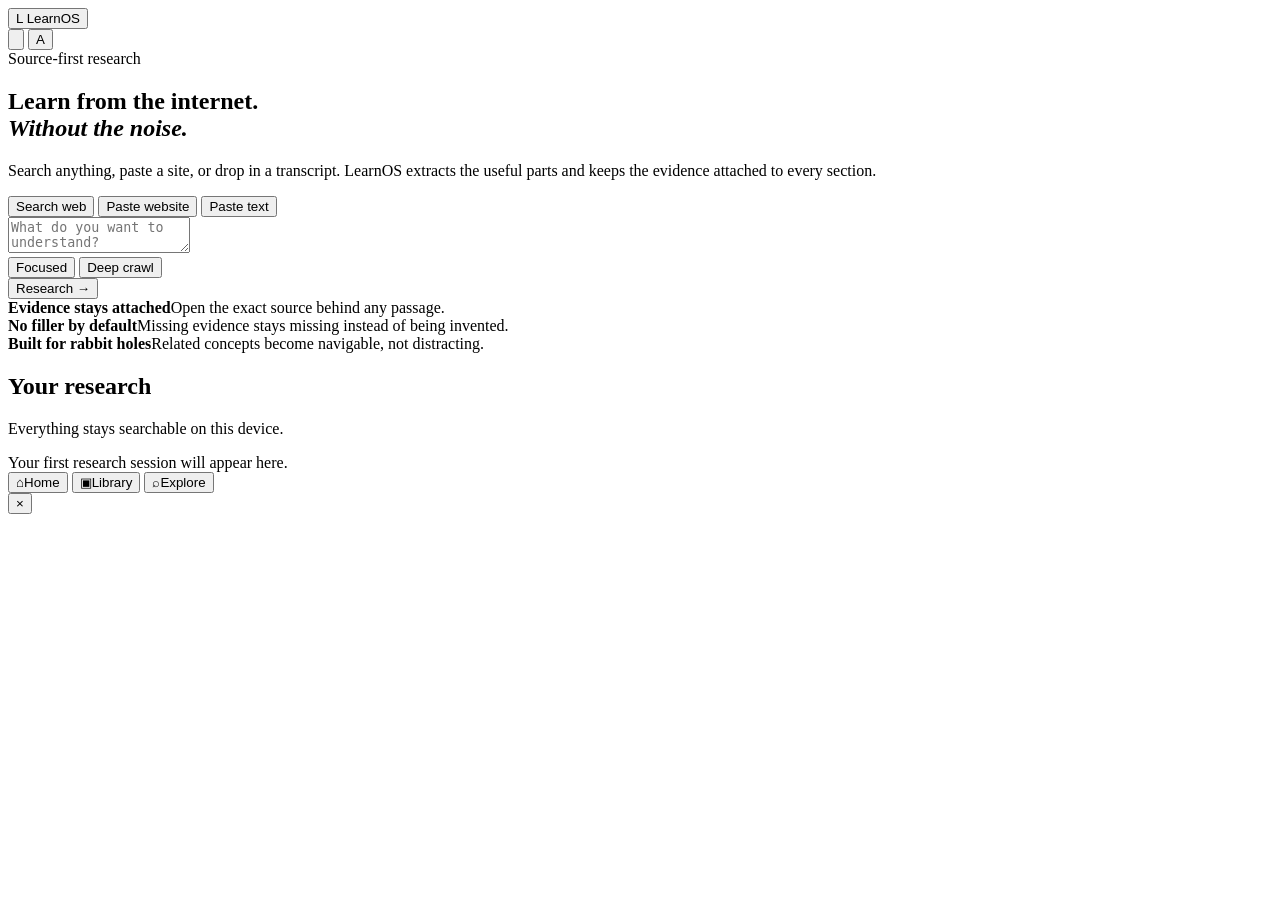
==== index.html @ 1fad0096 "Deploy LearnOS app to Pages root" ====
<!doctype html>
<html lang="en" data-theme="light">
<head>
  <meta charset="utf-8" />
  <meta name="viewport" content="width=device-width,initial-scale=1,viewport-fit=cover" />
  <meta name="theme-color" content="#f6f7f4" />
  <meta name="apple-mobile-web-app-capable" content="yes" />
  <meta name="apple-mobile-web-app-status-bar-style" content="black-translucent" />
  <meta name="apple-mobile-web-app-title" content="LearnOS" />
  <title>LearnOS — Source-first research</title>
  <link rel="preconnect" href="https://fonts.googleapis.com">
  <link rel="preconnect" href="https://fonts.gstatic.com" crossorigin>
  <link href="https://fonts.googleapis.com/css2?family=DM+Sans:wght@400;500;600;700&family=Instrument+Serif:ital@0;1&display=swap" rel="stylesheet">
  <link rel="stylesheet" href="./styles.css" />
</head>
<body>
  <div id="app">
    <header class="topbar">
      <button class="brand" data-action="home" aria-label="Home">
        <span class="brand-mark">L</span>
        <span class="brand-name">LearnOS</span>
      </button>
      <div class="top-actions">
        <button class="icon-btn" data-action="theme" aria-label="Toggle theme">
          <svg viewBox="0 0 24 24"><path d="M12 3a9 9 0 1 0 9 9c0-.46-.04-.92-.1-1.36A7 7 0 0 1 12 3Z"/></svg>
        </button>
        <button class="avatar" data-action="library" aria-label="Library">A</button>
      </div>
    </header>
    <main id="view" class="view"></main>
    <nav class="bottom-nav" aria-label="Primary navigation">
      <button class="nav-item active" data-action="home"><span class="nav-icon">⌂</span><span>Home</span></button>
      <button class="nav-item" data-action="library"><span class="nav-icon">▣</span><span>Library</span></button>
      <button class="nav-item" data-action="explore"><span class="nav-icon">⌕</span><span>Explore</span></button>
    </nav>
  </div>
  <div id="drawer" class="drawer" aria-hidden="true">
    <div class="drawer-backdrop" data-action="close-drawer"></div>
    <aside class="drawer-panel">
      <div class="drawer-handle"></div>
      <button class="drawer-close" data-action="close-drawer" aria-label="Close">×</button>
      <div id="drawer-content"></div>
    </aside>
  </div>
  <script src="./app.js" defer></script>
</body>
</html>
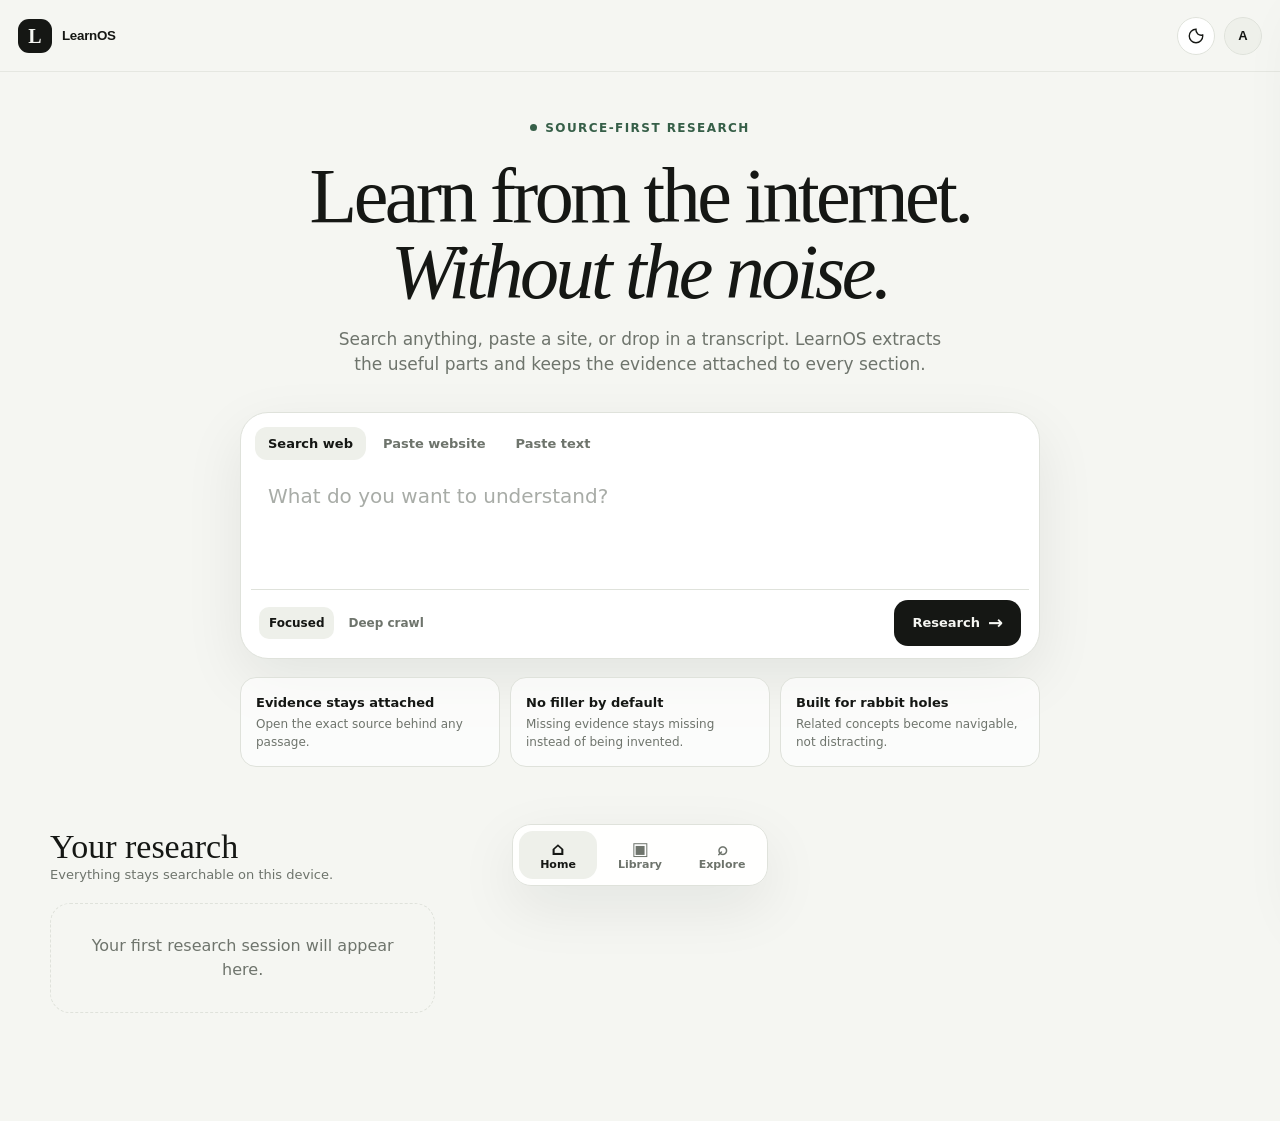
==== commit 8d818486: "Load LearnOS import quality layer" ====
--- a/index.html
+++ b/index.html
@@ -43,5 +43,6 @@
     </aside>
   </div>
   <script src="./app.js" defer></script>
+  <script src="./quality.js" defer></script>
 </body>
 </html>
--- a/styles.css
+++ b/styles.css
@@ -0,0 +1,30 @@
+:root{
+  --bg:#f5f6f2;--surface:#ffffff;--surface-2:#eef0ea;--text:#151714;--muted:#6e746c;--line:#dfe2db;
+  --ink:#172019;--accent:#365f48;--accent-2:#dce9df;--danger:#a84432;--shadow:0 20px 60px rgba(18,24,20,.08);
+  --radius:22px;--reading:760px;--sans:'DM Sans',ui-sans-serif,system-ui,-apple-system,BlinkMacSystemFont,'Segoe UI',sans-serif;
+  --serif:'Instrument Serif',Georgia,serif;
+}
+html[data-theme="dark"]{
+  --bg:#0e100f;--surface:#151815;--surface-2:#1b1f1c;--text:#f1f3ee;--muted:#9ca39b;--line:#2a2f2b;
+  --ink:#f3f5ef;--accent:#86b59a;--accent-2:#1d3427;--danger:#e0806c;--shadow:0 20px 60px rgba(0,0,0,.28);
+}
+*{box-sizing:border-box}html{scroll-behavior:smooth}body{margin:0;background:var(--bg);color:var(--text);font-family:var(--sans);font-size:16px;line-height:1.5;-webkit-font-smoothing:antialiased}.view{min-height:calc(100vh - 76px);padding:96px 18px 108px}.topbar{position:fixed;inset:0 0 auto 0;height:72px;display:flex;align-items:center;justify-content:space-between;padding:0 18px;z-index:40;background:color-mix(in srgb,var(--bg) 88%,transparent);backdrop-filter:blur(20px);border-bottom:1px solid color-mix(in srgb,var(--line) 70%,transparent)}.brand{border:0;background:none;color:var(--text);display:flex;align-items:center;gap:10px;padding:0;cursor:pointer}.brand-mark{width:34px;height:34px;border-radius:11px;display:grid;place-items:center;background:var(--text);color:var(--bg);font:600 20px/1 var(--serif)}.brand-name{font-weight:700;letter-spacing:-.02em}.top-actions{display:flex;gap:9px;align-items:center}.icon-btn,.avatar{width:38px;height:38px;border:1px solid var(--line);background:var(--surface);color:var(--text);border-radius:50%;display:grid;place-items:center;cursor:pointer}.icon-btn svg{width:18px;fill:none;stroke:currentColor;stroke-width:1.8}.avatar{font-size:13px;font-weight:700;background:var(--surface-2)}.bottom-nav{position:fixed;z-index:45;left:50%;bottom:max(14px,env(safe-area-inset-bottom));transform:translateX(-50%);display:flex;gap:4px;background:color-mix(in srgb,var(--surface) 92%,transparent);border:1px solid var(--line);padding:6px;border-radius:19px;box-shadow:var(--shadow);backdrop-filter:blur(18px)}.nav-item{border:0;background:transparent;color:var(--muted);min-width:78px;height:48px;border-radius:14px;display:flex;flex-direction:column;justify-content:center;align-items:center;gap:1px;font:600 11px/1 var(--sans);cursor:pointer}.nav-item.active{background:var(--surface-2);color:var(--text)}.nav-icon{font-size:18px;line-height:1}.shell{max-width:1180px;margin:0 auto}.hero{max-width:820px;margin:2vh auto 0;text-align:center}.eyebrow{display:inline-flex;align-items:center;gap:8px;font-size:12px;letter-spacing:.12em;text-transform:uppercase;font-weight:700;color:var(--accent)}.eyebrow:before{content:'';width:7px;height:7px;background:var(--accent);border-radius:50%}.hero h1{font:400 clamp(46px,8vw,78px)/.98 var(--serif);letter-spacing:-.045em;margin:20px 0 16px}.hero p{max-width:630px;margin:0 auto;color:var(--muted);font-size:17px}.research-card{margin:34px auto 0;max-width:800px;text-align:left;background:var(--surface);border:1px solid var(--line);border-radius:28px;padding:10px;box-shadow:var(--shadow)}.mode-tabs{display:flex;gap:4px;padding:4px}.mode-tab{border:0;background:transparent;color:var(--muted);font:600 13px/1 var(--sans);padding:10px 13px;border-radius:12px;cursor:pointer}.mode-tab.active{background:var(--surface-2);color:var(--text)}.research-input{width:100%;min-height:118px;resize:none;border:0;outline:0;background:transparent;color:var(--text);font:500 20px/1.45 var(--sans);padding:18px 17px 10px}.research-input::placeholder{color:color-mix(in srgb,var(--muted) 60%,transparent)}.topic-input{width:calc(100% - 24px);margin:0 12px 8px;border:1px solid var(--line);background:var(--bg);color:var(--text);border-radius:12px;padding:12px 13px;outline:0;font:500 14px var(--sans)}.composer-footer{border-top:1px solid var(--line);padding:10px 8px 2px;display:flex;justify-content:space-between;align-items:center;gap:12px}.depth-toggle{display:flex;gap:4px}.depth-btn{border:0;background:transparent;color:var(--muted);padding:9px 10px;border-radius:10px;font:600 12px var(--sans);cursor:pointer}.depth-btn.active{background:var(--surface-2);color:var(--text)}.go-btn{border:0;background:var(--text);color:var(--bg);height:46px;padding:0 18px;border-radius:14px;font:700 13px var(--sans);display:flex;align-items:center;gap:8px;cursor:pointer}.go-btn span{font-size:18px}.trust-row{display:grid;grid-template-columns:repeat(3,1fr);gap:10px;max-width:800px;margin:18px auto 0}.trust-card{padding:15px;text-align:left;border-radius:16px;border:1px solid var(--line);background:color-mix(in srgb,var(--surface) 68%,transparent)}.trust-card strong{display:block;font-size:13px}.trust-card span{display:block;margin-top:3px;color:var(--muted);font-size:12px}.section-head{display:flex;justify-content:space-between;align-items:end;gap:16px;margin:62px 0 18px}.section-head h2{font:400 34px/1.05 var(--serif);margin:0}.section-head p{margin:0;color:var(--muted);font-size:13px}.history-grid{display:grid;grid-template-columns:repeat(3,1fr);gap:12px}.history-card{position:relative;min-height:160px;border:1px solid var(--line);background:var(--surface);border-radius:20px;padding:18px;cursor:pointer;transition:.2s transform,.2s border-color}.history-card:hover{transform:translateY(-2px);border-color:color-mix(in srgb,var(--accent) 45%,var(--line))}.history-card .type{font-size:11px;text-transform:uppercase;letter-spacing:.1em;color:var(--accent);font-weight:700}.history-card h3{font-size:16px;line-height:1.25;margin:28px 0 8px}.history-card .meta{color:var(--muted);font-size:12px}.empty{border:1px dashed var(--line);border-radius:20px;padding:30px;color:var(--muted);text-align:center}.progress-shell{max-width:780px;margin:7vh auto}.progress-top{display:flex;justify-content:space-between;align-items:center}.progress-top .mini{font-size:12px;color:var(--muted)}.progress-shell h1{font:400 clamp(40px,7vw,64px)/1 var(--serif);letter-spacing:-.035em;margin:18px 0 30px}.progress-track{height:5px;background:var(--line);border-radius:999px;overflow:hidden}.progress-bar{height:100%;width:5%;background:var(--accent);transition:width .55s cubic-bezier(.2,.8,.2,1)}.steps{margin-top:24px;display:grid;gap:8px}.step{display:flex;align-items:center;justify-content:space-between;padding:15px 16px;border:1px solid var(--line);border-radius:15px;background:var(--surface);color:var(--muted)}.step.done{color:var(--text)}.step.active{border-color:color-mix(in srgb,var(--accent) 45%,var(--line));background:var(--accent-2);color:var(--text)}.step-dot{width:9px;height:9px;border-radius:50%;background:var(--line)}.step.done .step-dot{background:var(--accent)}.step.active .step-dot{background:var(--accent);box-shadow:0 0 0 5px color-mix(in srgb,var(--accent) 15%,transparent)}.result-shell{max-width:1180px;margin:0 auto}.result-header{display:grid;grid-template-columns:minmax(0,1fr) auto;gap:30px;align-items:end;padding-bottom:26px;border-bottom:1px solid var(--line)}.result-title .kicker{color:var(--accent);font-size:12px;text-transform:uppercase;letter-spacing:.12em;font-weight:700}.result-title h1{font:400 clamp(44px,7vw,72px)/.98 var(--serif);letter-spacing:-.04em;margin:12px 0 14px}.result-meta{display:flex;gap:10px;flex-wrap:wrap;color:var(--muted);font-size:12px}.pill{border:1px solid var(--line);border-radius:999px;padding:6px 9px;background:var(--surface)}.result-actions{display:flex;gap:8px}.btn{border:1px solid var(--line);background:var(--surface);color:var(--text);height:42px;padding:0 14px;border-radius:12px;font:600 13px var(--sans);cursor:pointer}.btn.primary{background:var(--text);color:var(--bg);border-color:var(--text)}.result-tabs{position:sticky;top:72px;z-index:20;margin:0 -18px;padding:12px 18px;background:color-mix(in srgb,var(--bg) 90%,transparent);backdrop-filter:blur(15px);display:flex;gap:6px;border-bottom:1px solid color-mix(in srgb,var(--line) 72%,transparent)}.result-tab{border:0;background:transparent;color:var(--muted);padding:9px 12px;border-radius:10px;font:600 13px var(--sans);cursor:pointer}.result-tab.active{background:var(--surface-2);color:var(--text)}.reader-layout{display:grid;grid-template-columns:minmax(0,var(--reading)) 250px;justify-content:center;gap:70px;margin-top:34px}.reader{min-width:0}.notice{border:1px solid color-mix(in srgb,var(--accent) 35%,var(--line));background:var(--accent-2);border-radius:17px;padding:16px 17px;font-size:13px;color:var(--text);margin-bottom:30px}.article-section{padding:30px 0;border-bottom:1px solid var(--line)}.article-section:first-of-type{padding-top:0}.article-section h2{font:400 33px/1.05 var(--serif);margin:0 0 15px;letter-spacing:-.02em}.article-section p{font-size:17px;line-height:1.78;margin:0;color:color-mix(in srgb,var(--text) 92%,var(--muted))}.source-inline{margin-top:16px;display:flex;align-items:center;gap:8px}.source-chip{border:1px solid var(--line);background:var(--surface);color:var(--muted);border-radius:999px;padding:7px 10px;font:600 11px var(--sans);cursor:pointer;max-width:100%;white-space:nowrap;overflow:hidden;text-overflow:ellipsis}.source-chip:hover{color:var(--text);border-color:var(--accent)}.side-index{position:sticky;top:145px;align-self:start}.side-index .label{font-size:11px;text-transform:uppercase;letter-spacing:.12em;color:var(--muted);font-weight:700;margin-bottom:10px}.index-link{display:block;border:0;background:none;text-align:left;color:var(--muted);padding:7px 0;font:500 12px/1.35 var(--sans);cursor:pointer}.index-link:hover{color:var(--text)}.evidence-list,.sources-list{max-width:900px;margin:30px auto 0;display:grid;gap:10px}.evidence-card,.source-card{border:1px solid var(--line);background:var(--surface);border-radius:18px;padding:18px}.evidence-card .source-line,.source-card .source-line{display:flex;justify-content:space-between;gap:20px;color:var(--muted);font-size:12px;margin-bottom:10px}.evidence-card blockquote{margin:0;font-size:15px;line-height:1.65}.source-card h3{margin:0 0 8px;font-size:16px}.source-card p{margin:0;color:var(--muted);font-size:13px}.source-card a{color:var(--accent);text-decoration:none}.score{font-variant-numeric:tabular-nums}.map-wrap{max-width:900px;margin:34px auto}.map-root{border:1px solid var(--line);background:var(--surface);border-radius:22px;padding:22px}.map-topic{font:400 34px/1.1 var(--serif);margin-bottom:18px}.map-nodes{display:flex;flex-wrap:wrap;gap:9px}.map-node{border:1px solid var(--line);border-radius:999px;padding:10px 13px;background:var(--bg);font-size:13px}.library-shell{max-width:1000px;margin:0 auto}.page-title{font:400 52px/1 var(--serif);letter-spacing:-.03em;margin:14px 0 10px}.page-sub{color:var(--muted);margin:0 0 28px}.search-small{width:100%;border:1px solid var(--line);background:var(--surface);color:var(--text);border-radius:15px;padding:14px 15px;outline:0;font:500 14px var(--sans)}.drawer{position:fixed;inset:0;z-index:100;pointer-events:none}.drawer.open{pointer-events:auto}.drawer-backdrop{position:absolute;inset:0;background:rgba(0,0,0,.3);opacity:0;transition:.2s}.drawer.open .drawer-backdrop{opacity:1}.drawer-panel{position:absolute;right:0;top:0;bottom:0;width:min(520px,94vw);background:var(--surface);border-left:1px solid var(--line);padding:36px 24px;overflow:auto;transform:translateX(105%);transition:.28s cubic-bezier(.2,.8,.2,1);box-shadow:var(--shadow)}.drawer.open .drawer-panel{transform:none}.drawer-close{position:absolute;right:16px;top:15px;border:1px solid var(--line);background:var(--bg);color:var(--text);width:34px;height:34px;border-radius:50%;font-size:22px;cursor:pointer}.drawer-handle{display:none}.drawer h2{font:400 35px/1 var(--serif);margin:8px 44px 12px 0}.drawer .domain{font-size:12px;color:var(--accent);font-weight:700}.drawer blockquote{margin:22px 0;padding:18px 0;border-top:1px solid var(--line);border-bottom:1px solid var(--line);font-size:15px;line-height:1.7}.drawer a{color:var(--accent);text-decoration:none;font-weight:700;font-size:13px}.error-box{max-width:760px;margin:6vh auto;border:1px solid color-mix(in srgb,var(--danger) 45%,var(--line));background:color-mix(in srgb,var(--danger) 8%,var(--surface));border-radius:22px;padding:22px}.error-box h2{margin:0 0 8px;font:400 34px var(--serif)}.error-box p{margin:0 0 18px;color:var(--muted)}.loading-shimmer{background:linear-gradient(90deg,var(--surface-2),var(--surface),var(--surface-2));background-size:200% 100%;animation:shimmer 1.4s infinite}@keyframes shimmer{to{background-position:-200% 0}}
+@media(max-width:860px){.history-grid{grid-template-columns:1fr}.trust-row{grid-template-columns:1fr}.reader-layout{grid-template-columns:1fr}.side-index{display:none}.result-header{grid-template-columns:1fr}.result-actions{justify-content:flex-start}.result-title h1{font-size:50px}.view{padding-left:16px;padding-right:16px}.result-tabs{margin-left:-16px;margin-right:-16px}.hero{margin-top:1vh}}
+@media(max-width:560px){.topbar{height:64px}.view{padding-top:82px;padding-bottom:105px}.hero{text-align:left}.hero h1{font-size:48px}.hero p{font-size:15px}.research-card{border-radius:22px;margin-top:25px}.research-input{font-size:18px;min-height:132px}.composer-footer{align-items:flex-end}.depth-toggle{flex-direction:column}.depth-btn{padding:5px 8px}.trust-row{display:none}.bottom-nav{bottom:max(8px,env(safe-area-inset-bottom));width:calc(100% - 24px);justify-content:space-around}.nav-item{flex:1;min-width:0}.section-head{margin-top:45px}.result-tabs{top:64px;overflow-x:auto}.reader-layout{margin-top:22px}.article-section{padding:25px 0}.article-section h2{font-size:30px}.article-section p{font-size:16px;line-height:1.72}.drawer-panel{top:auto;left:0;right:0;bottom:0;width:100%;max-height:82vh;border-left:0;border-top:1px solid var(--line);border-radius:24px 24px 0 0;padding:31px 20px calc(26px + env(safe-area-inset-bottom));transform:translateY(105%)}.drawer.open .drawer-panel{transform:none}.drawer-handle{display:block;position:absolute;top:9px;left:50%;transform:translateX(-50%);width:42px;height:4px;border-radius:99px;background:var(--line)}.page-title{font-size:44px}}
+
+.error-actions{display:flex;gap:10px;flex-wrap:wrap}
+.import-shell{max-width:820px}
+.import-card{border:1px solid var(--line);background:var(--surface);border-radius:22px;padding:20px;margin-top:14px}
+.import-step{display:grid;grid-template-columns:36px 1fr;gap:12px;align-items:start;margin-bottom:16px}
+.import-step>span{width:32px;height:32px;border-radius:50%;display:grid;place-items:center;background:var(--text);color:var(--bg);font-weight:700;font-size:13px}
+.import-step strong{display:block;font-size:15px}
+.import-step p{margin:3px 0 0;color:var(--muted);font-size:13px;line-height:1.5}
+.import-open{display:inline-flex;align-items:center;text-decoration:none}
+.bookmark-help{margin-top:16px;padding:15px;border:1px solid var(--line);background:var(--bg);border-radius:15px;color:var(--muted);font-size:13px}
+.bookmark-help b{color:var(--text)}
+.bookmark-help ol{margin:9px 0 8px;padding-left:20px}
+.bookmark-help li{margin:5px 0}
+.bookmark-help p{margin:8px 0 0}
+.import-textarea{min-height:180px;border:1px solid var(--line);border-radius:15px;background:var(--bg);margin:10px 0 12px;padding:14px}
+.import-big{min-height:48px}
+.import-note{color:var(--muted);font-size:12px;margin:10px 0 0}
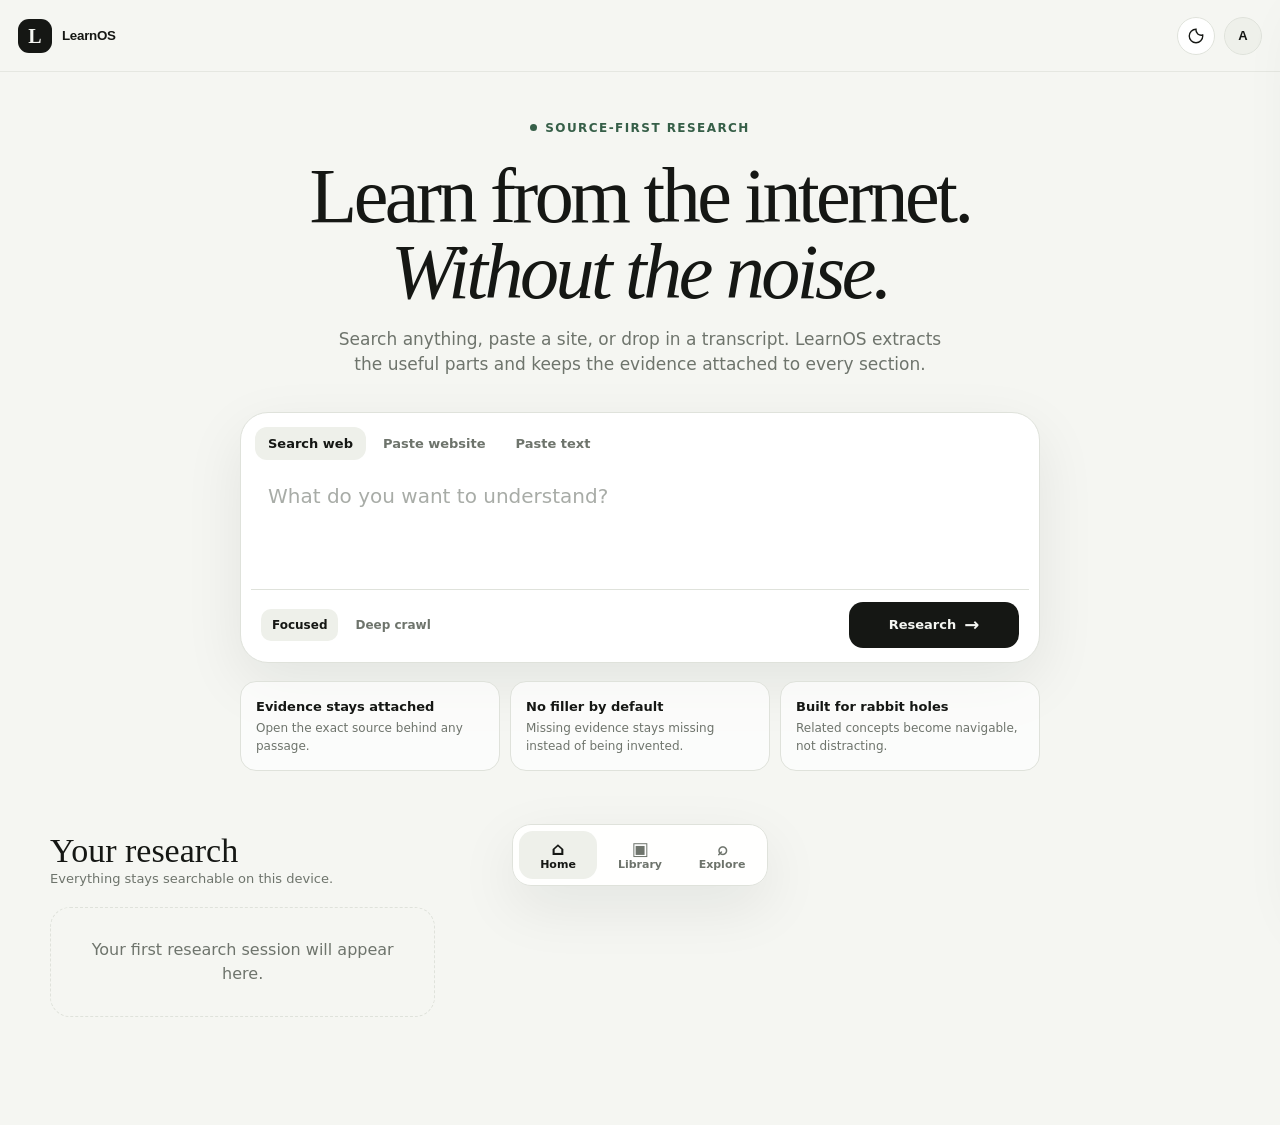
==== commit 9d557d21: "Bust LearnOS mobile asset cache" ====
--- a/index.html
+++ b/index.html
@@ -11,7 +11,7 @@
   <link rel="preconnect" href="https://fonts.googleapis.com">
   <link rel="preconnect" href="https://fonts.gstatic.com" crossorigin>
   <link href="https://fonts.googleapis.com/css2?family=DM+Sans:wght@400;500;600;700&family=Instrument+Serif:ital@0;1&display=swap" rel="stylesheet">
-  <link rel="stylesheet" href="./styles.css" />
+  <link rel="stylesheet" href="./styles.css?v=20261024-3" />
 </head>
 <body>
   <div id="app">
@@ -42,7 +42,8 @@
       <div id="drawer-content"></div>
     </aside>
   </div>
-  <script src="./app.js" defer></script>
-  <script src="./quality.js" defer></script>
+  <script src="./app.js?v=20261024-3" defer></script>
+  <script src="./quality.js?v=20261024-3" defer></script>
+  <script src="./mission.js?v=20261024-3" defer></script>
 </body>
 </html>
--- a/styles.css
+++ b/styles.css
@@ -28,3 +28,244 @@
 .import-textarea{min-height:180px;border:1px solid var(--line);border-radius:15px;background:var(--bg);margin:10px 0 12px;padding:14px}
 .import-big{min-height:48px}
 .import-note{color:var(--muted);font-size:12px;margin:10px 0 0}
+
+.import-status-card{display:flex;align-items:center;justify-content:space-between;gap:16px}
+.import-working{display:flex;align-items:center;gap:12px}
+.import-spinner{width:20px;height:20px;border-radius:50%;border:2px solid var(--line);border-top-color:var(--accent);animation:spin .8s linear infinite;flex:0 0 auto}
+@keyframes spin{to{transform:rotate(360deg)}}
+.import-fallback summary{cursor:pointer;font-weight:700}
+.source-item-grid{display:grid;grid-template-columns:1fr;gap:10px;margin-top:14px}
+.source-item-card{border:1px solid var(--line);background:var(--surface);border-radius:16px;padding:15px}
+.source-item-card strong{display:block;font-size:15px;line-height:1.35}
+.source-item-card p{margin:7px 0 0!important;color:var(--muted)!important;font-size:13px!important;line-height:1.55!important}
+.source-item-card a{display:inline-block;margin-top:9px;color:var(--accent);text-decoration:none;font-size:12px;font-weight:700}
+.limitations-section ul{margin:10px 0 0;padding-left:20px;color:var(--muted)}
+.limitations-section li{margin:7px 0;line-height:1.55}
+@media(max-width:560px){.import-status-card{align-items:flex-start;flex-direction:column}.import-working{align-items:flex-start}}
+
+.mission-label{display:flex;align-items:baseline;justify-content:space-between;gap:12px;padding:5px 14px 7px;color:var(--text)}
+.mission-label strong{font-size:12px;letter-spacing:.04em}
+.mission-label span{font-size:11px;color:var(--muted)}
+.mission-input{min-height:48px}
+.input-error{border-color:var(--danger)!important;box-shadow:0 0 0 3px color-mix(in srgb,var(--danger) 12%,transparent)}
+.mission-examples{display:flex;gap:7px;flex-wrap:wrap;padding:0 12px 10px}
+.mission-examples button{border:1px solid var(--line);background:var(--bg);color:var(--muted);padding:8px 10px;border-radius:999px;font:600 11px/1.3 var(--sans);cursor:pointer;text-align:left}
+.mission-examples button:hover{color:var(--text);border-color:var(--accent)}
+.mission-banner{border:1px solid color-mix(in srgb,var(--accent) 35%,var(--line));background:var(--accent-2);border-radius:18px;padding:16px 17px;margin-bottom:14px}
+.mission-banner span{display:block;text-transform:uppercase;letter-spacing:.11em;font-size:10px;font-weight:800;color:var(--accent);margin-bottom:5px}
+.mission-banner strong{display:block;font:400 22px/1.25 var(--serif)}
+.finding-meta{margin-bottom:8px}
+.finding-meta span{display:inline-flex;border:1px solid var(--line);background:var(--surface);color:var(--accent);border-radius:999px;padding:5px 8px;font-size:10px;font-weight:800;text-transform:uppercase;letter-spacing:.08em}
+.why-box{margin-top:15px;padding:13px 14px;border-left:3px solid var(--accent);background:var(--surface-2);border-radius:0 12px 12px 0;display:grid;gap:3px}
+.why-box b{font-size:11px;text-transform:uppercase;letter-spacing:.08em}
+.why-box span{font-size:13px;color:var(--muted);line-height:1.5}
+.mission-finding p{margin-bottom:0}
+@media(max-width:560px){
+  .mission-label{display:block}
+  .mission-label span{display:block;margin-top:3px}
+  .mission-examples{overflow-x:auto;flex-wrap:nowrap;padding-bottom:12px}
+  .mission-examples button{flex:0 0 auto;max-width:285px}
+}
+
+/* LearnOS mobile research composer polish */
+.research-card{overflow:hidden}
+.mission-label{
+  display:grid!important;
+  grid-template-columns:1fr!important;
+  gap:4px!important;
+  padding:8px 14px 7px!important;
+  align-items:start!important
+}
+.mission-label strong{
+  display:block!important;
+  font-size:13px!important;
+  line-height:1.25!important;
+  letter-spacing:0!important
+}
+.mission-label span{
+  display:block!important;
+  font-size:12px!important;
+  line-height:1.45!important;
+  color:var(--muted)!important
+}
+.mission-input{
+  display:block!important;
+  width:calc(100% - 24px)!important;
+  margin:0 12px 9px!important;
+  min-height:50px!important;
+  padding:13px 14px!important;
+  border-radius:14px!important;
+  font-size:14px!important;
+  line-height:1.4!important
+}
+.mission-examples{
+  display:grid!important;
+  grid-template-columns:1fr!important;
+  gap:7px!important;
+  padding:0 12px 12px!important;
+  overflow:visible!important
+}
+.mission-examples button{
+  width:100%!important;
+  max-width:none!important;
+  min-width:0!important;
+  padding:10px 12px!important;
+  border-radius:12px!important;
+  white-space:normal!important;
+  background:var(--surface-2)!important;
+  color:var(--muted)!important;
+  font-size:11.5px!important;
+  line-height:1.35!important;
+  text-align:left!important
+}
+.mission-examples button:hover{color:var(--text)!important}
+.research-card .composer-footer{
+  padding:12px 10px 4px!important;
+  align-items:center!important
+}
+.research-card .depth-toggle{
+  flex-direction:row!important;
+  gap:6px!important
+}
+.research-card .depth-btn{
+  padding:9px 11px!important
+}
+.research-card .go-btn{
+  min-width:170px!important;
+  justify-content:center!important
+}
+
+/* Permanent delete controls */
+.research-card-item{padding-right:76px!important}
+.research-delete{
+  position:absolute;
+  top:13px;
+  right:13px;
+  border:1px solid color-mix(in srgb,var(--danger) 30%,var(--line));
+  background:color-mix(in srgb,var(--danger) 7%,var(--surface));
+  color:var(--danger);
+  border-radius:10px;
+  padding:7px 9px;
+  font:700 11px var(--sans);
+  cursor:pointer;
+  z-index:2
+}
+.research-delete:hover{
+  border-color:var(--danger);
+  background:color-mix(in srgb,var(--danger) 12%,var(--surface))
+}
+.delete-current-btn{
+  color:var(--danger)!important;
+  border-color:color-mix(in srgb,var(--danger) 34%,var(--line))!important
+}
+.delete-confirm-backdrop{
+  position:fixed;
+  inset:0;
+  z-index:500;
+  display:grid;
+  place-items:center;
+  padding:18px;
+  background:rgba(0,0,0,.58);
+  backdrop-filter:blur(10px)
+}
+.delete-confirm{
+  width:min(470px,100%);
+  background:var(--surface);
+  color:var(--text);
+  border:1px solid var(--line);
+  border-radius:24px;
+  padding:22px;
+  box-shadow:var(--shadow)
+}
+.delete-kicker{
+  color:var(--danger);
+  text-transform:uppercase;
+  letter-spacing:.12em;
+  font-size:10px;
+  font-weight:800;
+  margin-bottom:8px
+}
+.delete-confirm h2{
+  margin:0 0 10px;
+  font:400 36px/1 var(--serif)
+}
+.delete-confirm p{
+  margin:0;
+  color:var(--muted);
+  font-size:14px;
+  line-height:1.6
+}
+.delete-confirm p strong{color:var(--text)}
+.delete-actions{
+  display:flex;
+  justify-content:flex-end;
+  gap:9px;
+  margin-top:22px;
+  flex-wrap:wrap
+}
+.danger-btn{
+  background:var(--danger)!important;
+  color:white!important;
+  border-color:var(--danger)!important
+}
+
+@media(max-width:560px){
+  .view{padding-top:76px!important}
+  .hero{margin-top:0!important}
+  .hero h1{
+    margin-top:8px!important;
+    font-size:45px!important;
+    line-height:.98!important
+  }
+  .research-card{
+    margin-top:24px!important;
+    padding:9px!important;
+    border-radius:22px!important
+  }
+  .mode-tabs{
+    overflow-x:auto!important;
+    padding-bottom:6px!important
+  }
+  .mode-tab{
+    flex:0 0 auto!important;
+    padding:10px 12px!important
+  }
+  .research-input{
+    min-height:118px!important;
+    padding:16px 14px 9px!important
+  }
+  .mission-label{padding:10px 12px 7px!important}
+  .mission-input{width:calc(100% - 18px)!important;margin:0 9px 9px!important}
+  .mission-examples{padding:0 9px 10px!important}
+  .research-card .composer-footer{
+    display:grid!important;
+    grid-template-columns:1fr!important;
+    gap:10px!important
+  }
+  .research-card .depth-toggle{
+    width:100%!important;
+    display:grid!important;
+    grid-template-columns:1fr 1fr!important
+  }
+  .research-card .depth-btn{
+    width:100%!important;
+    text-align:center!important
+  }
+  .research-card .go-btn{
+    width:100%!important;
+    min-width:0!important;
+    height:50px!important;
+    border-radius:14px!important
+  }
+  .result-actions{
+    display:grid!important;
+    grid-template-columns:1fr 1fr!important;
+    width:100%!important
+  }
+  .result-actions .btn{width:100%!important}
+  .delete-current-btn{grid-column:1/-1!important}
+  .delete-confirm{border-radius:21px;padding:20px}
+  .delete-confirm h2{font-size:32px}
+  .delete-actions{display:grid;grid-template-columns:1fr}
+  .delete-actions .btn{width:100%}
+}
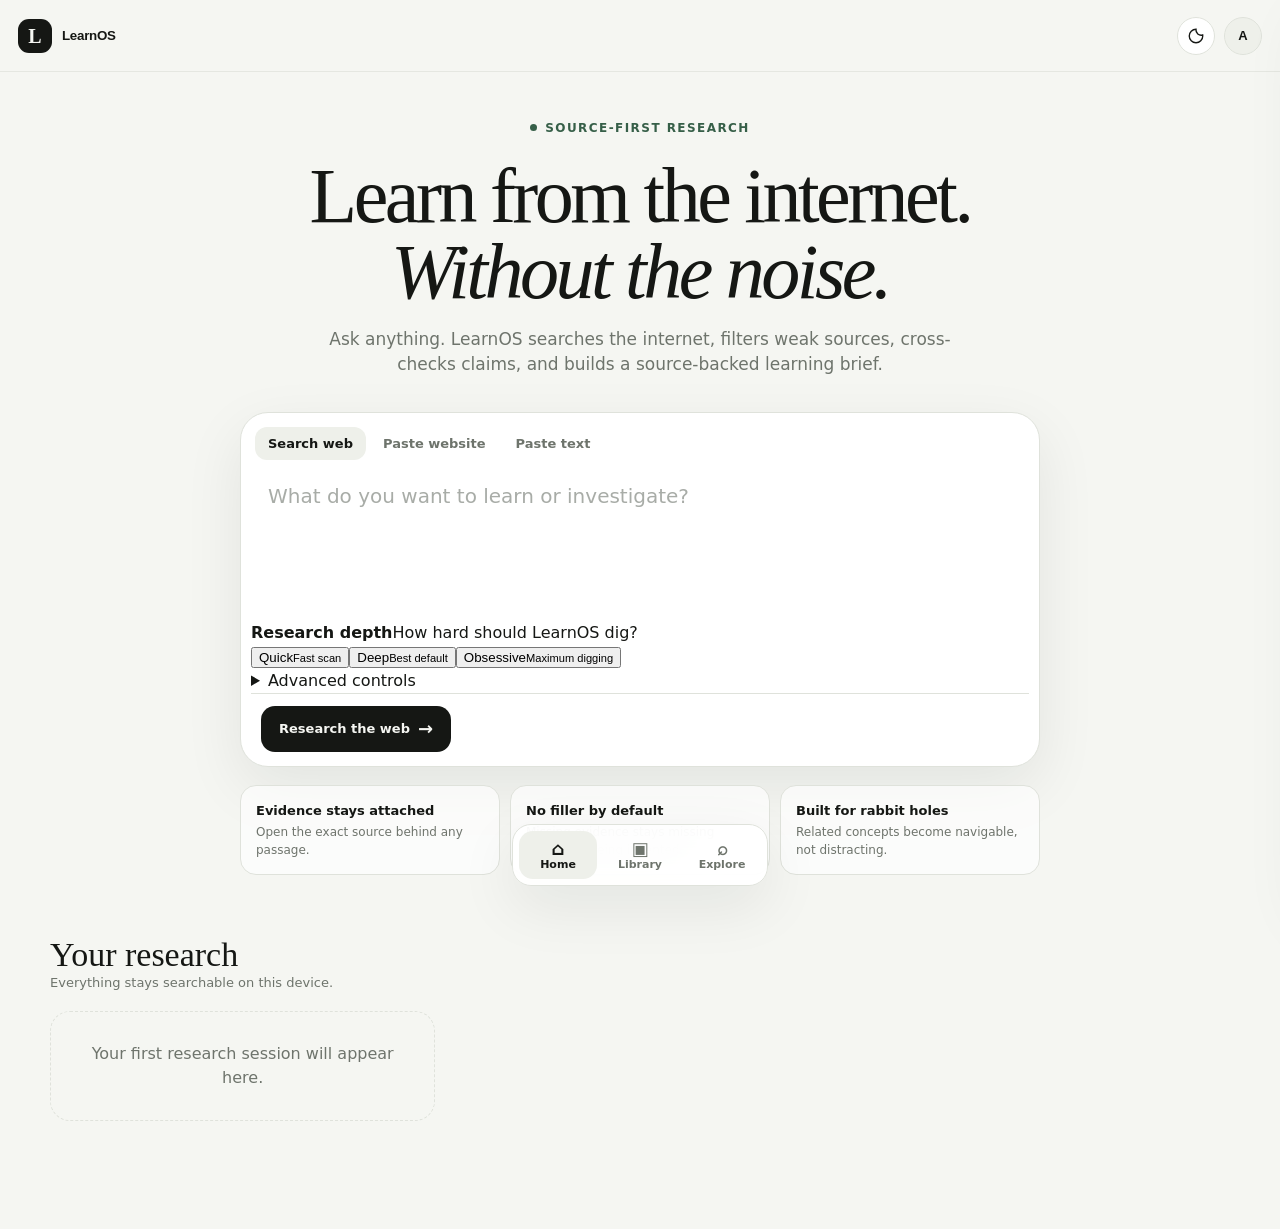
==== commit 0248b404: "Load LearnOS agent research interface" ====
--- a/index.html
+++ b/index.html
@@ -45,5 +45,6 @@
   <script src="./app.js?v=20261024-3" defer></script>
   <script src="./quality.js?v=20261024-3" defer></script>
   <script src="./mission.js?v=20261024-3" defer></script>
+  <script src="./agent.js?v=20261024-1" defer></script>
 </body>
 </html>
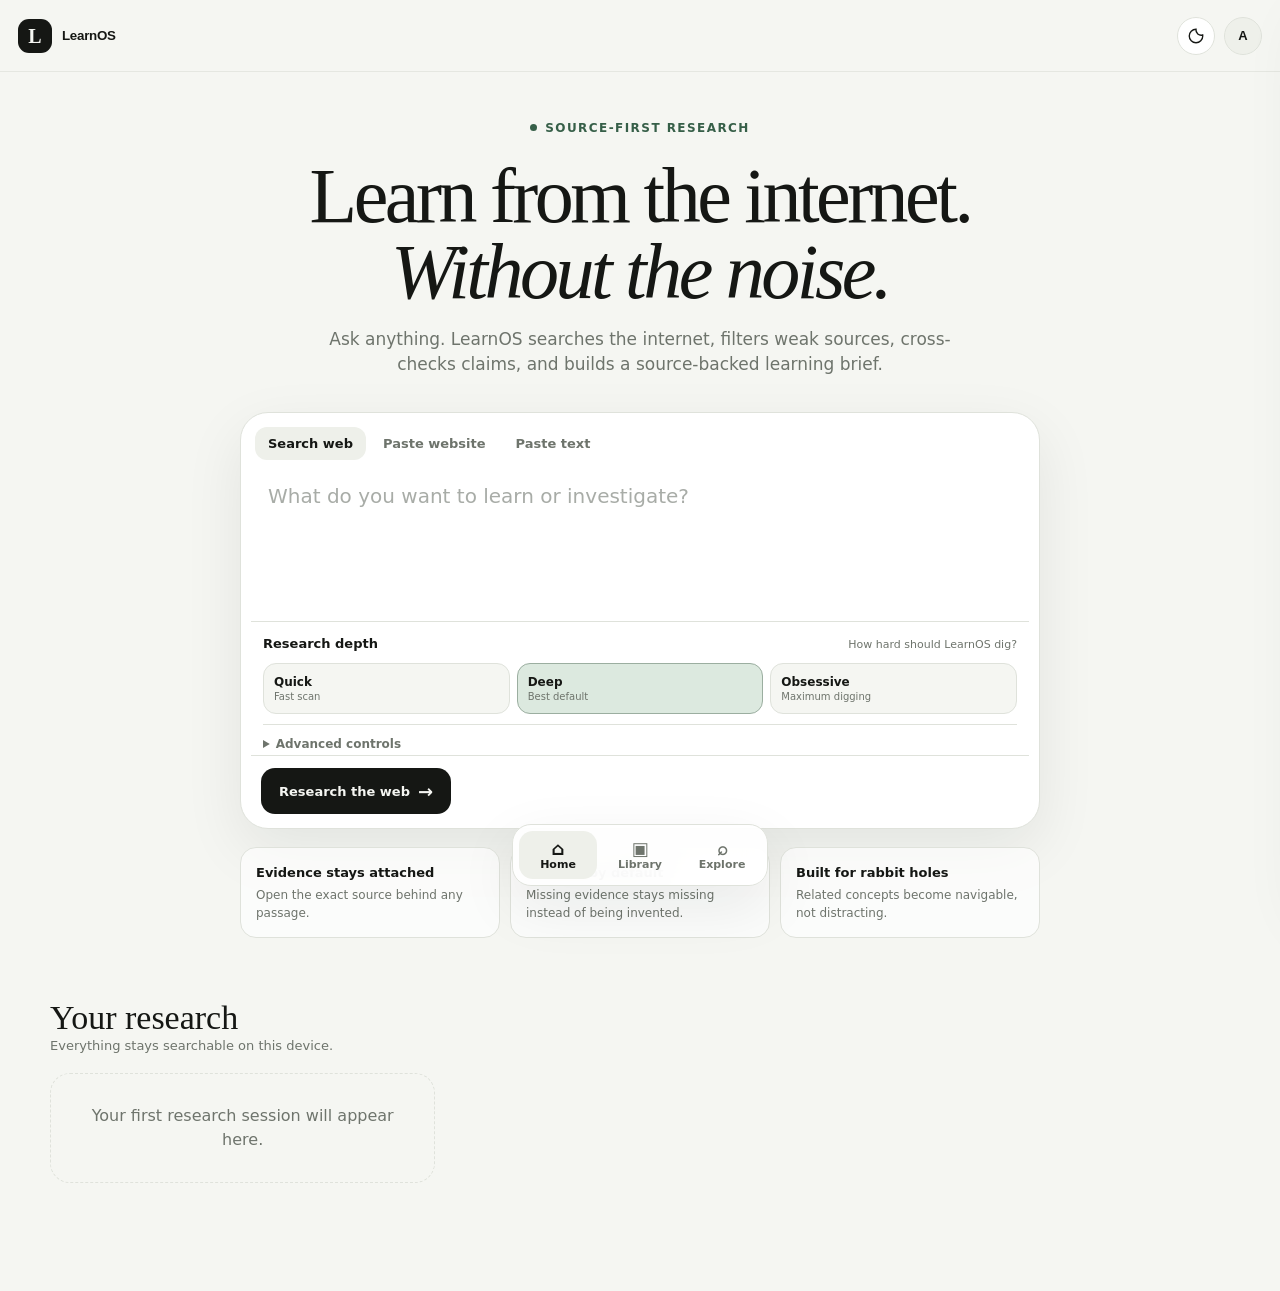
==== commit 7318afbb: "Refresh LearnOS agent assets" ====
--- a/index.html
+++ b/index.html
@@ -11,7 +11,7 @@
   <link rel="preconnect" href="https://fonts.googleapis.com">
   <link rel="preconnect" href="https://fonts.gstatic.com" crossorigin>
   <link href="https://fonts.googleapis.com/css2?family=DM+Sans:wght@400;500;600;700&family=Instrument+Serif:ital@0;1&display=swap" rel="stylesheet">
-  <link rel="stylesheet" href="./styles.css?v=20261024-3" />
+  <link rel="stylesheet" href="./styles.css?v=20261024-4" />
 </head>
 <body>
   <div id="app">
@@ -45,6 +45,6 @@
   <script src="./app.js?v=20261024-3" defer></script>
   <script src="./quality.js?v=20261024-3" defer></script>
   <script src="./mission.js?v=20261024-3" defer></script>
-  <script src="./agent.js?v=20261024-1" defer></script>
+  <script src="./agent.js?v=20261024-2" defer></script>
 </body>
 </html>
--- a/styles.css
+++ b/styles.css
@@ -269,3 +269,45 @@
   .delete-actions{display:grid;grid-template-columns:1fr}
   .delete-actions .btn{width:100%}
 }
+
+.agent-options{border-top:1px solid var(--line);padding:12px 12px 2px}
+.agent-options-head{display:flex;align-items:baseline;justify-content:space-between;gap:12px;margin-bottom:10px}
+.agent-options-head strong{font-size:13px}.agent-options-head span{font-size:11px;color:var(--muted)}
+.agent-depth-row{display:grid;grid-template-columns:repeat(3,1fr);gap:7px}
+.agent-depth-row button{border:1px solid var(--line);background:var(--bg);color:var(--text);border-radius:13px;padding:11px 10px;font:700 12px var(--sans);cursor:pointer;text-align:left}
+.agent-depth-row button small{display:block;color:var(--muted);font-size:10px;font-weight:500;margin-top:2px}
+.agent-depth-row button.active{background:var(--accent-2);border-color:color-mix(in srgb,var(--accent) 40%,var(--line));color:var(--text)}
+.agent-advanced{margin-top:10px;border-top:1px solid var(--line);padding-top:10px}
+.agent-advanced summary{cursor:pointer;font-size:12px;font-weight:700;color:var(--muted)}
+.agent-advanced textarea,.agent-advanced input{width:100%;margin-top:8px;border:1px solid var(--line);background:var(--bg);color:var(--text);border-radius:12px;padding:11px 12px;font:500 12px/1.45 var(--sans);outline:0}
+.agent-advanced textarea{min-height:80px;resize:vertical}
+.agent-summary{border:1px solid var(--line);background:var(--surface);border-radius:18px;padding:17px;margin-bottom:14px}
+.agent-summary .agent-label{text-transform:uppercase;letter-spacing:.1em;font-size:10px;font-weight:800;color:var(--accent);margin-bottom:7px}
+.agent-summary p{margin:0!important;font-size:15px!important;line-height:1.65!important}
+.agent-finding-tags{display:flex;gap:6px;flex-wrap:wrap;margin-bottom:9px}
+.agent-finding-tags span{border:1px solid var(--line);background:var(--surface);border-radius:999px;padding:5px 8px;font-size:10px;font-weight:700;color:var(--muted)}
+.conflict-card{border:1px solid var(--line);background:var(--surface);border-radius:15px;padding:14px;margin-top:9px}
+.conflict-card strong{display:block;font-size:14px}.conflict-card p{margin:6px 0 0!important;font-size:13px!important;line-height:1.55!important;color:var(--muted)!important}
+.conflict-card span{display:block;margin-top:8px;font-size:12px;color:var(--accent)}
+.next-question-list{display:grid;gap:8px;margin-top:12px}
+.next-question{width:100%;display:flex;justify-content:space-between;align-items:center;gap:12px;border:1px solid var(--line);background:var(--surface);color:var(--text);border-radius:14px;padding:13px 14px;font:600 13px/1.4 var(--sans);text-align:left;cursor:pointer}
+.next-question span{font-size:18px;color:var(--accent)}
+.agent-source-wrap{max-width:950px;margin:30px auto 0}
+.agent-source-wrap h2{font:400 32px var(--serif);margin:0 0 12px}
+.agent-source-wrap h2 span,.agent-rejected summary span{color:var(--muted);font-size:13px;font-family:var(--sans)}
+.accepted-source{border-left:3px solid var(--accent)}
+.rejected-source{opacity:.82;border-left:3px solid var(--danger)}
+.agent-rejected{margin-top:26px;border-top:1px solid var(--line);padding-top:18px}
+.agent-rejected summary{cursor:pointer;font-weight:700;color:var(--muted);margin-bottom:12px}
+.coverage-grid{display:grid;grid-template-columns:repeat(3,1fr);gap:10px;margin-top:16px}
+.coverage-grid div{border:1px solid var(--line);background:var(--bg);border-radius:14px;padding:14px}
+.coverage-grid strong{display:block;font:400 28px var(--serif)}.coverage-grid span{display:block;color:var(--muted);font-size:11px}
+.coverage-card{border:1px solid var(--line);background:var(--surface);border-radius:18px;padding:17px;margin-top:12px}
+.coverage-card h3{margin:0 0 10px;font-size:14px}.coverage-card ul{margin:0;padding-left:18px;color:var(--muted)}
+.drawer-source{border-top:1px solid var(--line);padding:14px 0;display:grid;gap:5px}
+.drawer-source strong{font-size:14px}.drawer-source span{font-size:12px;color:var(--muted)}.drawer-source a{font-size:12px;color:var(--accent);text-decoration:none;font-weight:700}
+@media(max-width:560px){
+ .agent-options{padding:10px 9px 2px}.agent-options-head{display:block}.agent-options-head span{display:block;margin-top:2px}
+ .agent-depth-row{grid-template-columns:1fr}.agent-depth-row button{text-align:center}
+ .coverage-grid{grid-template-columns:1fr 1fr}.coverage-grid div:last-child{grid-column:1/-1}
+}
